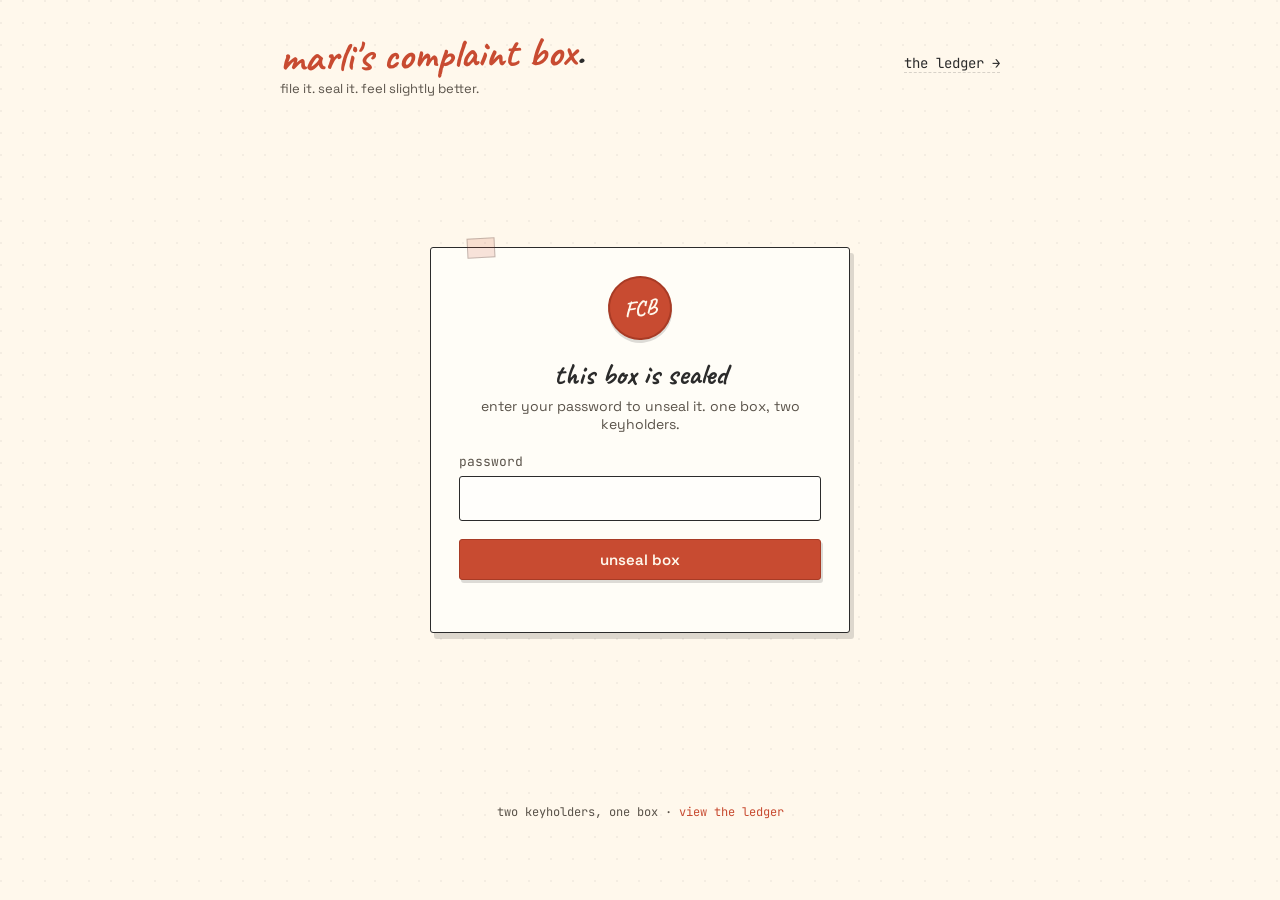
==== index.html @ c9732c4b "Add Marlis complaint box app Co-Authored-By: Claude Sonnet 4.6 <noreply@anthropic.com>" ====
<!DOCTYPE html>
<html lang="en">
<head>
<meta charset="UTF-8">
<meta name="viewport" content="width=device-width, initial-scale=1, minimum-scale=1">
<title>Marli's Complaint Box</title>
<meta name="description" content="A small, official-feeling place to file a complaint.">
<link rel="preconnect" href="https://fonts.googleapis.com">
<link href="https://fonts.googleapis.com/css2?family=Caveat:wght@600;700&family=Space+Grotesk:wght@400;500;600;700&family=JetBrains+Mono:wght@400;500&display=swap" rel="stylesheet">
<link rel="stylesheet" href="style.css">
</head>
<body>

<div class="page">

  <header class="topbar">
    <div>
      <h1 class="wordmark">marli's complaint box<span class="dot">.</span></h1>
      <div class="tagline">file it. seal it. feel slightly better.</div>
    </div>
    <nav class="top-links">
      <a href="pareto/index.html">the ledger &rarr;</a>
    </nav>
  </header>

  <!-- ============== LOCK SCREEN ============== -->
  <section id="lockScreen" class="envelope-wrap">
    <div class="envelope card">
      <div class="seal">FCB</div>
      <h2 style="font-size:30px; margin-bottom:6px;">this box is sealed</h2>
      <p style="color:var(--ink-soft); font-size:14px; margin:0 0 20px;">
        enter your password to unseal it. one box, two keyholders.
      </p>
      <form id="lockForm">
        <div class="field" style="text-align:left;">
          <label for="pw">password</label>
          <input type="password" id="pw" name="pw" autocomplete="off" required>
        </div>
        <button type="submit" class="btn btn-primary" style="width:100%;">unseal box</button>
        <div class="error-msg" id="lockError" role="alert"></div>
      </form>
    </div>
  </section>

  <!-- ============== COMPLAINT FORM (shown after auth) ============== -->
  <section id="formScreen" style="display:none;">

    <div class="card">
      <div class="controls-row" style="margin-bottom:14px;">
        <span class="mono" id="greeting" style="font-size:14px; color:var(--ink-soft);"></span>
        <button class="btn btn-ghost" id="logoutBtn" type="button">seal the box back up</button>
      </div>

      <h2 style="font-size:26px; margin-bottom:4px;">what's the trouble?</h2>
      <p style="color:var(--ink-soft); font-size:14px; margin:0 0 22px;">
        say what happened. it goes straight to the other party's inbox &mdash; and gets logged in the ledger.
      </p>

      <form id="complaintForm">
        <div class="field">
          <label>category</label>
          <div class="category-group" id="categoryGroup">
            <label class="cat-chip" data-cat="work">
              <input type="radio" name="category" value="work" required> work
            </label>
            <label class="cat-chip" data-cat="life">
              <input type="radio" name="category" value="life"> life
            </label>
            <label class="cat-chip" data-cat="other">
              <input type="radio" name="category" value="other"> other
            </label>
          </div>
        </div>

        <div class="field">
          <label for="message">the complaint</label>
          <textarea id="message" name="message" placeholder="be specific. the ledger doesn't judge, but it does count." required></textarea>
        </div>

        <button type="submit" class="btn btn-primary" id="submitBtn">file complaint</button>
        <div class="error-msg" id="formError" role="alert"></div>
      </form>
    </div>

    <!-- ============== CONFIRMATION TICKET ============== -->
    <div class="card no-pin" id="ticketCard" style="display:none; margin-top:22px;">
      <div class="filed-stamp" id="filedStamp" style="margin-bottom:14px;">FILED</div>
      <div class="ticket">
        <div class="ticket-main">
          <div style="font-size:13px; color:var(--ink-soft); margin-bottom:6px;" class="mono" id="emailStatusLine"></div>
          <p style="margin:0; font-size:15px;" id="ticketSummary"></p>
        </div>
        <div class="ticket-stub">
          <span>ticket</span>
          <span class="num" id="ticketNum"></span>
        </div>
      </div>
      <button class="btn" id="fileAnotherBtn" type="button" style="margin-top:18px;">file another</button>
    </div>

  </section>

  <footer class="page-footer">
    two keyholders, one box &middot; <a href="pareto/index.html">view the ledger</a>
  </footer>

</div>

<script src="app.js"></script>
<script>
(function () {
  const lockScreen = document.getElementById("lockScreen");
  const formScreen = document.getElementById("formScreen");
  const lockForm = document.getElementById("lockForm");
  const lockError = document.getElementById("lockError");
  const pwInput = document.getElementById("pw");
  const greeting = document.getElementById("greeting");
  const logoutBtn = document.getElementById("logoutBtn");

  const complaintForm = document.getElementById("complaintForm");
  const formError = document.getElementById("formError");
  const submitBtn = document.getElementById("submitBtn");
  const categoryGroup = document.getElementById("categoryGroup");

  const ticketCard = document.getElementById("ticketCard");
  const ticketNum = document.getElementById("ticketNum");
  const ticketSummary = document.getElementById("ticketSummary");
  const emailStatusLine = document.getElementById("emailStatusLine");
  const fileAnotherBtn = document.getElementById("fileAnotherBtn");

  function showForm(user) {
    lockScreen.style.display = "none";
    formScreen.style.display = "block";
    const name = user === "marli" ? "Marli" : "Raghav";
    greeting.textContent = "unsealed by " + name;
  }

  function resetToLock() {
    clearSession();
    formScreen.style.display = "none";
    ticketCard.style.display = "none";
    complaintForm.style.display = "block";
    complaintForm.reset();
    categoryGroup.querySelectorAll(".cat-chip").forEach(c => c.classList.remove("active"));
    lockScreen.style.display = "flex";
    pwInput.value = "";
    lockError.textContent = "";
    pwInput.focus();
  }

  // restore session on load
  const existing = getSession();
  if (existing && existing.user) {
    showForm(existing.user);
  }

  lockForm.addEventListener("submit", function (e) {
    e.preventDefault();
    const user = checkPassword(pwInput.value);
    if (!user) {
      lockError.textContent = "that's not it. try again.";
      pwInput.value = "";
      pwInput.focus();
      return;
    }
    lockError.textContent = "";
    setSession(user);
    showForm(user);
  });

  logoutBtn.addEventListener("click", resetToLock);
  fileAnotherBtn.addEventListener("click", function () {
    ticketCard.style.display = "none";
    complaintForm.style.display = "block";
    complaintForm.reset();
    categoryGroup.querySelectorAll(".cat-chip").forEach(c => c.classList.remove("active"));
    formError.textContent = "";
  });

  categoryGroup.querySelectorAll(".cat-chip").forEach(chip => {
    chip.addEventListener("click", function () {
      categoryGroup.querySelectorAll(".cat-chip").forEach(c => c.classList.remove("active"));
      chip.classList.add("active");
    });
  });

  complaintForm.addEventListener("submit", async function (e) {
    e.preventDefault();
    formError.textContent = "";

    const session = getSession();
    if (!session) { resetToLock(); return; }

    const category = (complaintForm.querySelector("input[name='category']:checked") || {}).value;
    const message = document.getElementById("message").value.trim();

    if (!category) { formError.textContent = "pick a category first."; return; }
    if (!message) { formError.textContent = "say something — the box is listening."; return; }

    submitBtn.disabled = true;
    submitBtn.textContent = "filing…";

    const fromUser = session.user; // "marli" | "raghav"
    const toAddress = fromUser === "marli" ? CONFIG.recipients.raghavInbox : CONFIG.recipients.marliInbox;
    const submittedAt = new Date().toISOString();
    const ticketId = nextTicketId();

    const entry = {
      id: ticketId,
      user: fromUser,
      category,
      message,
      submittedAt
    };

    let emailResult;
    try {
      emailResult = await sendComplaintEmail({ fromUser, toAddress, category, message, ticketId, submittedAt });
    } catch (err) {
      emailResult = { sent: false, simulated: true };
    }

    saveEntry(entry);

    // show ticket
    complaintForm.style.display = "none";
    ticketCard.style.display = "block";
    ticketNum.textContent = ticketId;
    ticketSummary.textContent = "\u201c" + (message.length > 140 ? message.slice(0, 140) + "…" : message) + "\u201d filed under " + category + ".";
    emailStatusLine.textContent = emailResult.sent
      ? "sent to " + toAddress
      : "logged locally (email simulated — connect EmailJS in app.js to send for real) → " + toAddress;

    submitBtn.disabled = false;
    submitBtn.textContent = "file complaint";
  });
})();
</script>
</body>
</html>
---- style.css ----
/* ====================================================
   Marli's Complaint Box — shared styles
   Palette:
     paper:   #FFF8EC
     ink:     #2B2B2B
     stamp:   #C84B31  (primary accent / "submit" energy)
     filed:   #5C7A5C  (success / filed-away green)
     folder:  #E8B23D  (manila yellow — "work")
     violet:  #7B6CA8  (small purple — "other")
   ==================================================== */

@font-face {
  font-family: 'Caveat';
  src: local('Caveat');
}

:root {
  --paper: #FFF8EC;
  --paper-dark: #F2E9D8;
  --ink: #2B2B2B;
  --ink-soft: #5a534a;
  --stamp: #C84B31;
  --stamp-dark: #a83b25;
  --filed: #5C7A5C;
  --folder: #E8B23D;
  --violet: #7B6CA8;
  --line: rgba(43,43,43,0.18);
  --shadow: rgba(43,43,43,0.16);
  --radius: 3px;
}

* { box-sizing: border-box; }

html, body {
  margin: 0;
  padding: 0;
  background: var(--paper);
  color: var(--ink);
  font-family: 'Space Grotesk', -apple-system, BlinkMacSystemFont, 'Segoe UI', sans-serif;
  min-height: 100vh;
}

body {
  background-image:
    radial-gradient(circle at 1px 1px, rgba(43,43,43,0.05) 1px, transparent 0);
  background-size: 22px 22px;
}

@media (prefers-reduced-motion: reduce) {
  *, *::before, *::after {
    animation-duration: 0.001ms !important;
    animation-iteration-count: 1 !important;
    transition-duration: 0.001ms !important;
  }
}

a { color: var(--stamp); text-decoration: none; }
a:hover { text-decoration: underline; }

:focus-visible {
  outline: 3px solid var(--stamp);
  outline-offset: 2px;
}

h1, h2, h3 {
  font-family: 'Caveat', cursive;
  font-weight: 700;
  margin: 0;
  line-height: 1.1;
}

.handwritten { font-family: 'Caveat', cursive; }

.mono {
  font-family: 'JetBrains Mono', 'Courier New', monospace;
  letter-spacing: 0.02em;
}

/* ---------- layout shells ---------- */

.page {
  max-width: 760px;
  margin: 0 auto;
  padding: 32px 20px 80px;
  min-height: 100vh;
  display: flex;
  flex-direction: column;
  gap: 28px;
}

.topbar {
  display: flex;
  align-items: baseline;
  justify-content: space-between;
  gap: 12px;
  flex-wrap: wrap;
}

.wordmark {
  font-size: clamp(28px, 6vw, 42px);
  color: var(--stamp);
  transform: rotate(-1.2deg);
  display: inline-block;
}

.wordmark .dot {
  color: var(--ink);
}

.tagline {
  font-size: 13px;
  color: var(--ink-soft);
  margin-top: 2px;
}

nav.top-links {
  display: flex;
  gap: 16px;
  font-size: 14px;
  font-family: 'JetBrains Mono', monospace;
}

nav.top-links a {
  color: var(--ink);
  border-bottom: 1px dashed var(--line);
}
nav.top-links a:hover { color: var(--stamp); border-color: var(--stamp); }

/* ---------- card / index-card aesthetic ---------- */

.card {
  background: #fffdf7;
  border: 1.5px solid var(--ink);
  border-radius: var(--radius);
  box-shadow: 4px 6px 0 var(--shadow);
  padding: 28px;
  position: relative;
}

.card::before {
  content: '';
  position: absolute;
  top: -10px;
  left: 36px;
  width: 26px;
  height: 18px;
  background: rgba(200,75,49,0.15);
  border: 1px solid rgba(43,43,43,0.25);
  transform: rotate(-3deg);
}

.card.no-pin::before { display: none; }

/* ---------- buttons ---------- */

.btn {
  font-family: 'Space Grotesk', sans-serif;
  font-weight: 600;
  font-size: 15px;
  border: 1.5px solid var(--ink);
  background: var(--paper);
  color: var(--ink);
  padding: 10px 20px;
  border-radius: var(--radius);
  cursor: pointer;
  box-shadow: 2px 3px 0 var(--shadow);
  transition: transform 0.12s ease, box-shadow 0.12s ease;
}

.btn:hover {
  transform: translate(-1px, -1px);
  box-shadow: 3px 4px 0 var(--shadow);
}

.btn:active {
  transform: translate(1px, 2px);
  box-shadow: 0px 0px 0 var(--shadow);
}

.btn-primary {
  background: var(--stamp);
  color: #fff8ec;
  border-color: var(--stamp-dark);
}

.btn-primary:hover { background: var(--stamp-dark); }

.btn-ghost {
  background: transparent;
  box-shadow: none;
  border-color: transparent;
  text-decoration: underline dashed;
}

.btn:disabled {
  opacity: 0.5;
  cursor: not-allowed;
  transform: none !important;
}

/* ---------- form elements ---------- */

label {
  display: block;
  font-size: 13px;
  font-family: 'JetBrains Mono', monospace;
  text-transform: lowercase;
  color: var(--ink-soft);
  margin-bottom: 6px;
}

input[type="password"],
input[type="text"],
textarea,
select {
  width: 100%;
  font-family: 'Space Grotesk', sans-serif;
  font-size: 16px;
  padding: 11px 13px;
  border: 1.5px solid var(--ink);
  border-radius: var(--radius);
  background: #fffefb;
  color: var(--ink);
}

textarea { resize: vertical; min-height: 110px; }

input:focus, textarea:focus, select:focus {
  border-color: var(--stamp);
}

.field { margin-bottom: 18px; }

.error-msg {
  color: var(--stamp-dark);
  font-size: 13px;
  margin-top: 8px;
  font-family: 'JetBrains Mono', monospace;
  min-height: 16px;
}

/* ---------- category chips ---------- */

.category-group {
  display: flex;
  gap: 10px;
  flex-wrap: wrap;
}

.cat-chip {
  border: 1.5px solid var(--ink);
  border-radius: 999px;
  padding: 8px 16px;
  font-size: 14px;
  cursor: pointer;
  background: #fffefb;
  font-weight: 600;
  position: relative;
}

.cat-chip input { position: absolute; opacity: 0; pointer-events: none; }

.cat-chip[data-cat="work"].active { background: var(--folder); border-color: #b3851f; }
.cat-chip[data-cat="life"].active { background: var(--filed); border-color: #3f5740; color: #fff8ec; }
.cat-chip[data-cat="other"].active { background: var(--violet); border-color: #594a7c; color: #fff8ec; }

/* ---------- lock screen (envelope) ---------- */

.envelope-wrap {
  display: flex;
  align-items: center;
  justify-content: center;
  min-height: 70vh;
}

.envelope {
  width: min(420px, 100%);
  text-align: center;
}

.seal {
  width: 64px;
  height: 64px;
  margin: 0 auto 18px;
  border-radius: 50%;
  background: var(--stamp);
  color: #fff8ec;
  display: flex;
  align-items: center;
  justify-content: center;
  font-family: 'Caveat', cursive;
  font-size: 22px;
  font-weight: 700;
  border: 2px solid var(--stamp-dark);
  box-shadow: 0 3px 0 var(--shadow);
  transform: rotate(-6deg);
}

/* ---------- ticket stub / confirmation ---------- */

.ticket {
  display: flex;
  border: 1.5px dashed var(--ink);
  border-radius: var(--radius);
  overflow: hidden;
  background: #fffefb;
}

.ticket-main { padding: 18px 20px; flex: 1; }
.ticket-stub {
  width: 110px;
  background: var(--filed);
  color: #fff8ec;
  display: flex;
  flex-direction: column;
  align-items: center;
  justify-content: center;
  font-family: 'JetBrains Mono', monospace;
  font-size: 13px;
  padding: 10px;
  text-align: center;
  border-left: 1.5px dashed rgba(255,248,236,0.5);
}

.ticket-stub .num { font-size: 20px; font-weight: 700; margin-top: 4px; }

@keyframes stampIn {
  0% { transform: scale(2.2) rotate(-18deg); opacity: 0; }
  60% { transform: scale(0.92) rotate(-8deg); opacity: 1; }
  100% { transform: scale(1) rotate(-8deg); opacity: 1; }
}

.filed-stamp {
  display: inline-block;
  border: 3px solid var(--filed);
  color: var(--filed);
  font-family: 'Caveat', cursive;
  font-weight: 700;
  font-size: 26px;
  padding: 4px 16px;
  border-radius: 8px;
  transform: rotate(-8deg);
  animation: stampIn 0.5s ease-out;
}

/* ---------- footer ---------- */

footer.page-footer {
  text-align: center;
  font-size: 12px;
  color: var(--ink-soft);
  font-family: 'JetBrains Mono', monospace;
  margin-top: auto;
  padding-top: 20px;
}

/* ---------- pareto / corkboard subpage ---------- */

.corkboard {
  background: #C9A876;
  background-image:
    radial-gradient(circle at 20% 30%, rgba(0,0,0,0.08) 0, transparent 40%),
    radial-gradient(circle at 80% 70%, rgba(0,0,0,0.08) 0, transparent 40%);
  border: 1.5px solid var(--ink);
  border-radius: var(--radius);
  padding: 24px;
}

.pin-card {
  background: #fffdf7;
  border: 1.5px solid var(--ink);
  border-radius: var(--radius);
  box-shadow: 3px 5px 0 rgba(0,0,0,0.25);
  padding: 20px;
  position: relative;
  transform: rotate(-0.6deg);
}

.pin-card:nth-child(even) { transform: rotate(0.6deg); }

.pin-dot {
  width: 14px;
  height: 14px;
  border-radius: 50%;
  background: var(--stamp);
  position: absolute;
  top: -8px;
  left: 50%;
  margin-left: -7px;
  box-shadow: 0 2px 2px rgba(0,0,0,0.4);
  border: 1px solid var(--stamp-dark);
}

.controls-row {
  display: flex;
  gap: 10px;
  flex-wrap: wrap;
  align-items: center;
  justify-content: space-between;
}

.toggle-group { display: flex; gap: 0; border: 1.5px solid var(--ink); border-radius: var(--radius); overflow: hidden; }
.toggle-group button {
  border: none;
  background: #fffefb;
  padding: 8px 16px;
  font-family: 'JetBrains Mono', monospace;
  font-size: 13px;
  cursor: pointer;
  border-right: 1.5px solid var(--ink);
}
.toggle-group button:last-child { border-right: none; }
.toggle-group button.active { background: var(--ink); color: var(--paper); }

.empty-state {
  text-align: center;
  padding: 40px 20px;
  color: var(--ink-soft);
  font-family: 'JetBrains Mono', monospace;
  font-size: 14px;
}

.legend-row {
  display: flex;
  gap: 14px;
  flex-wrap: wrap;
  font-size: 12px;
  font-family: 'JetBrains Mono', monospace;
  margin-top: 10px;
}
.legend-dot { width: 10px; height: 10px; border-radius: 50%; display: inline-block; margin-right: 5px; vertical-align: middle; }

.banner {
  padding: 12px 16px;
  border-radius: var(--radius);
  border: 1.5px solid;
  font-size: 14px;
  display: none;
}
.banner.show { display: block; }
.banner.success { background: rgba(92,122,92,0.12); border-color: var(--filed); color: var(--filed); }
.banner.error { background: rgba(200,75,49,0.1); border-color: var(--stamp); color: var(--stamp-dark); }

@media (max-width: 540px) {
  .ticket { flex-direction: column; }
  .ticket-stub { width: auto; border-left: none; border-top: 1.5px dashed rgba(255,248,236,0.5); }
}
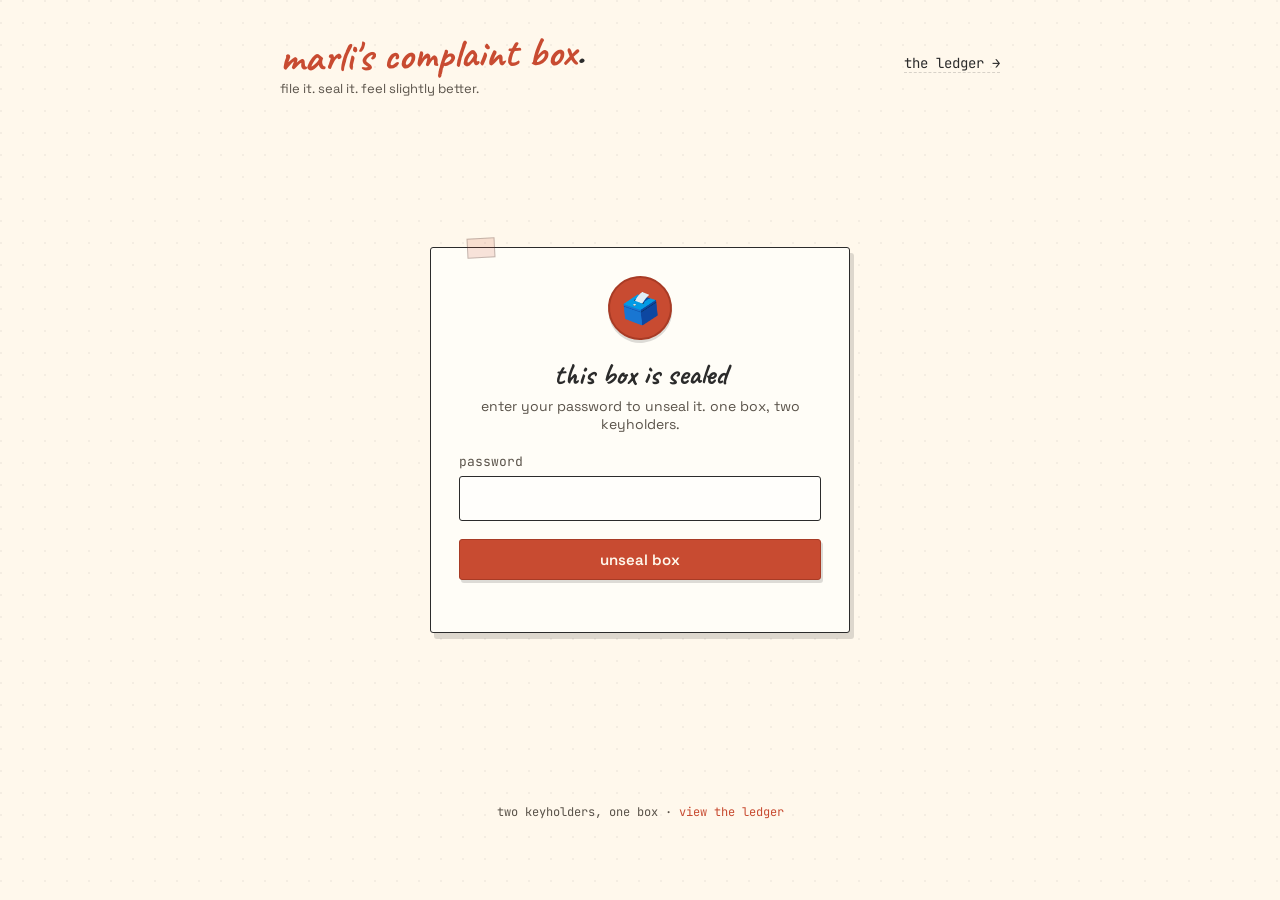
==== commit 66a11e36: "Replace FCB seal text with ballot box emoji Co-Authored-By: Claude Sonnet 4.6 <noreply@anthropic.com" ====
--- a/index.html
+++ b/index.html
@@ -26,7 +26,7 @@
   <!-- ============== LOCK SCREEN ============== -->
   <section id="lockScreen" class="envelope-wrap">
     <div class="envelope card">
-      <div class="seal">FCB</div>
+      <div class="seal">🗳️</div>
       <h2 style="font-size:30px; margin-bottom:6px;">this box is sealed</h2>
       <p style="color:var(--ink-soft); font-size:14px; margin:0 0 20px;">
         enter your password to unseal it. one box, two keyholders.
@@ -148,12 +148,6 @@
     pwInput.focus();
   }
 
-  // restore session on load
-  const existing = getSession();
-  if (existing && existing.user) {
-    showForm(existing.user);
-  }
-
   lockForm.addEventListener("submit", function (e) {
     e.preventDefault();
     const user = checkPassword(pwInput.value);
@@ -203,7 +197,7 @@
     const fromUser = session.user; // "marli" | "raghav"
     const toAddress = fromUser === "marli" ? CONFIG.recipients.raghavInbox : CONFIG.recipients.marliInbox;
     const submittedAt = new Date().toISOString();
-    const ticketId = nextTicketId();
+    const ticketId = await nextTicketId();
 
     const entry = {
       id: ticketId,
@@ -221,6 +215,7 @@
     }
 
     saveEntry(entry);
+    syncToSheets(entry);
 
     // show ticket
     complaintForm.style.display = "none";
--- a/style.css
+++ b/style.css
@@ -288,9 +288,7 @@
   display: flex;
   align-items: center;
   justify-content: center;
-  font-family: 'Caveat', cursive;
-  font-size: 22px;
-  font-weight: 700;
+  font-size: 30px;
   border: 2px solid var(--stamp-dark);
   box-shadow: 0 3px 0 var(--shadow);
   transform: rotate(-6deg);
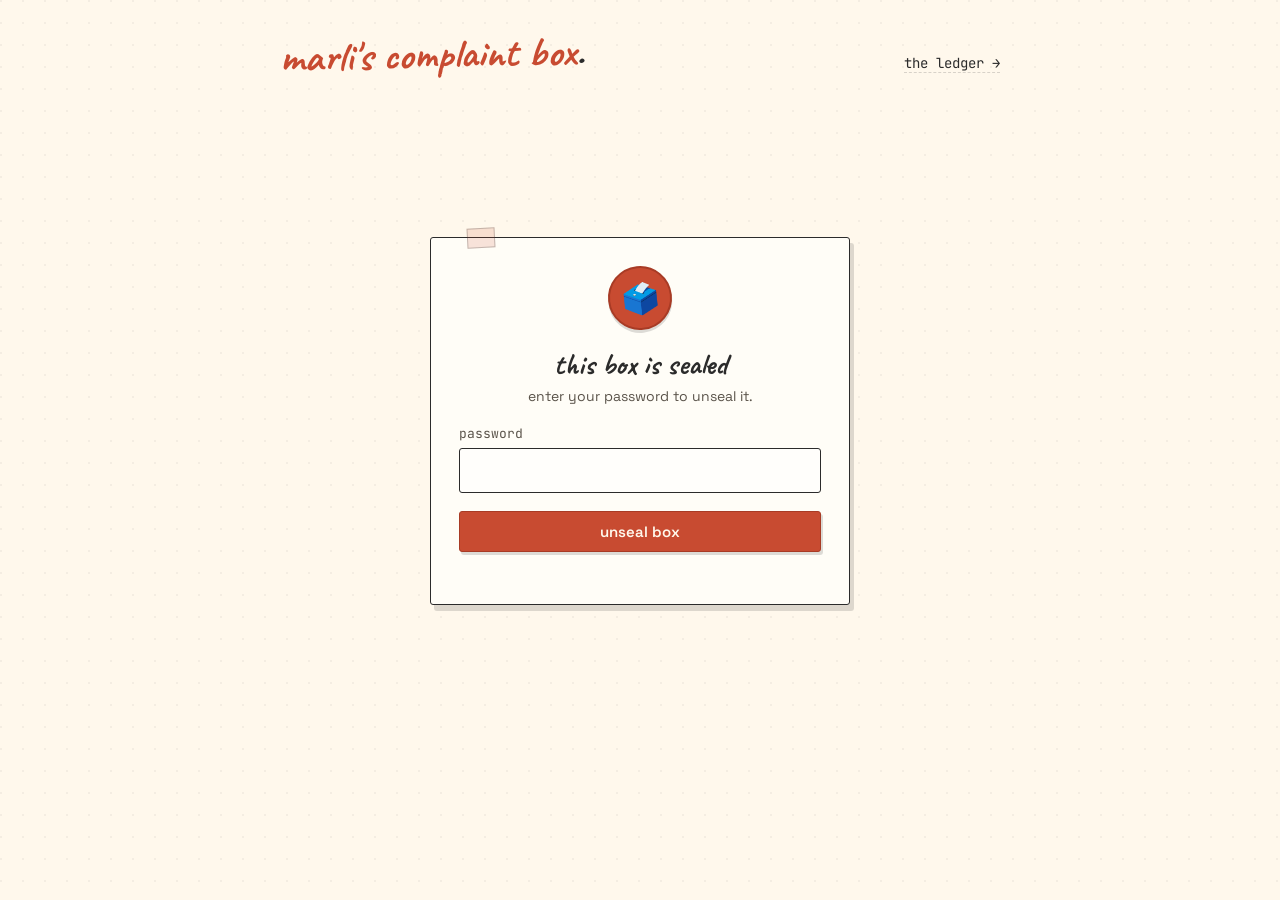
==== commit fe652d93: "Remove tagline, keyholder line, and footer ledger text Co-Authored-By: Claude Opus 4.8 <noreply@anth" ====
--- a/index.html
+++ b/index.html
@@ -16,7 +16,6 @@
   <header class="topbar">
     <div>
       <h1 class="wordmark">marli's complaint box<span class="dot">.</span></h1>
-      <div class="tagline">file it. seal it. feel slightly better.</div>
     </div>
     <nav class="top-links">
       <a href="pareto/index.html">the ledger &rarr;</a>
@@ -29,7 +28,7 @@
       <div class="seal">🗳️</div>
       <h2 style="font-size:30px; margin-bottom:6px;">this box is sealed</h2>
       <p style="color:var(--ink-soft); font-size:14px; margin:0 0 20px;">
-        enter your password to unseal it. one box, two keyholders.
+        enter your password to unseal it.
       </p>
       <form id="lockForm">
         <div class="field" style="text-align:left;">
@@ -101,7 +100,6 @@
   </section>
 
   <footer class="page-footer">
-    two keyholders, one box &middot; <a href="pareto/index.html">view the ledger</a>
   </footer>
 
 </div>
